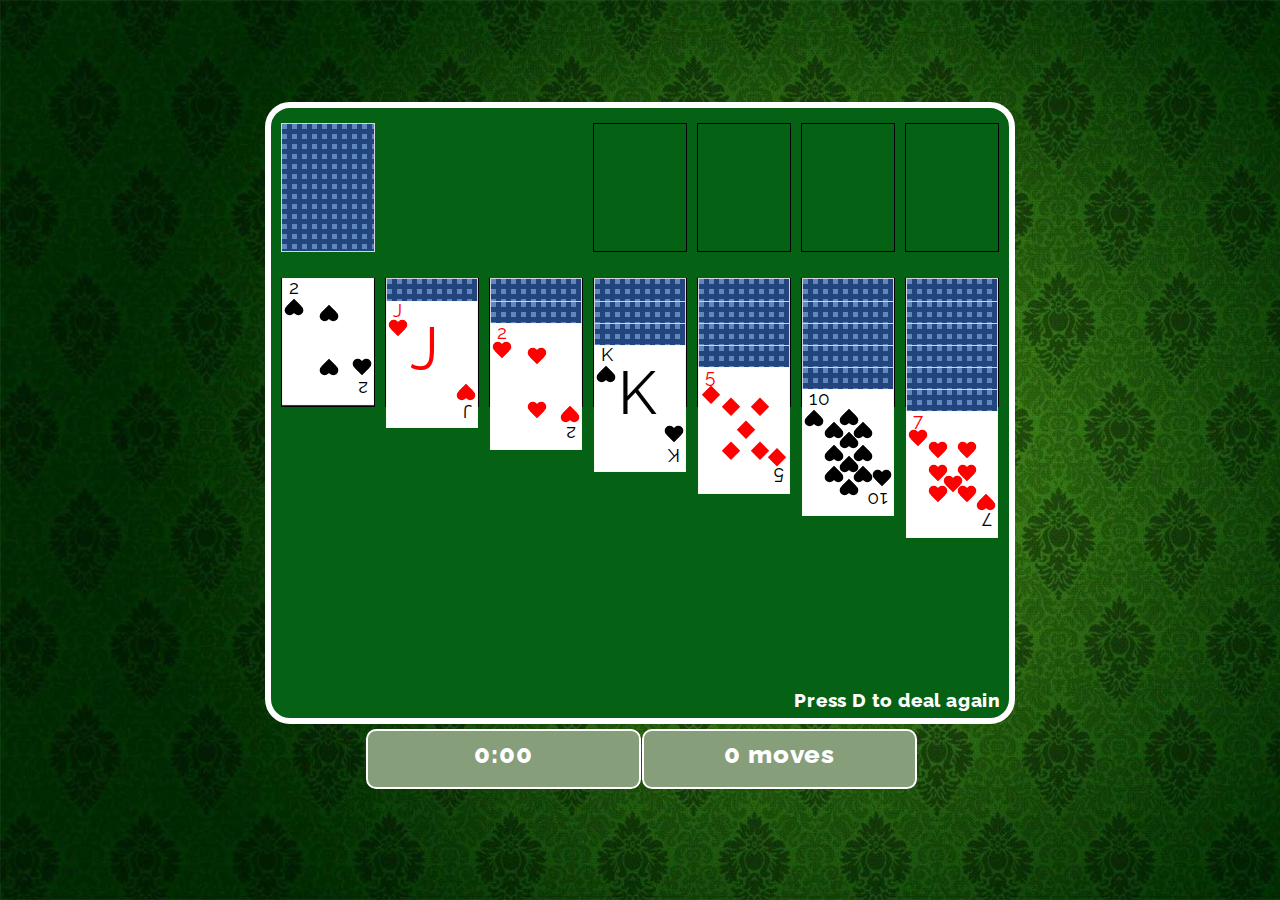
==== gamePage/game.html @ 399e0727 "Add files via upload" ====
<!DOCTYPE html>
<html lang="en">
<head>
    <meta http-equiv="content-type" content="text/html; charset=utf-8">
	<title>Solitaire</title>
	<link href="./assets/css/carddeck.css" rel="stylesheet" type="text/css">
	<link href="./assets/css/style.css" rel="stylesheet" type="text/css">
</head>

<body>
	<script src="./assets/js/carddeck.js"></script>
	<script src="./assets/js/app.js"></script>
</body>

</html>
---- gamePage/assets/css/carddeck.css ----
/* card start */
.card{
	position: absolute;
    border: 1px solid;
    width: 90px;
    height: 125px;
    margin-top: 5px;
    background-color: #fff;
    display: inline-block;
    color: #000;
    left: 0;
    margin-top: 10px;
    margin-left: 11px;
}

.red{
	color:red;
}

.number-top{
	position: relative;
	top: -4px;
	left: 6px;
}

.suit-top{
	position: relative;
	top: -17px;
	left: 1px;
}

.number-bottom{
	position: relative;
	top: 62px;
	text-align: left;
	right: 5px;
	transform: rotate(-180deg);
}

.suit-bottom{
	position: relative;
	top: 28px;
	right: 1px;
	transform: rotate(-180deg);
}

.suit-centre{
	position: absolute;
}

.two-one, .three-one{
	left: 36px;
	top: -21px;
}

.two-two, .three-three{
	left: 36px;
	top: 33px;
}

.three-two{
	left: 36px;
	top: 5px;
}

.four-one, .five-one, .six-one, .seven-one, .eight-one, .nine-one, .ten-one{
	left: 21px;
	top:-15px;
}

.four-two, .five-two, .six-two, .seven-two, .eight-two, .nine-two, .ten-two{
	left: 50px;
	top: -15px;
}

.four-three, .five-three, .six-five, .seven-five, .eight-five, .nine-five, .ten-five{
	left: 21px;
	top: 29px;
}

.four-four, .five-four, .six-six, .seven-six, .eight-six, .nine-six, .ten-six{
	left: 50px;
	top: 29px;
}

.five-five{
	left: 36px;
	top: 8px;
}

.six-three, .seven-three, .eight-three, .nine-three, .ten-three{
	left: 21px;
	top: 8px;
}

.six-four, .seven-four, .eight-four, .nine-four, .ten-four{
	left: 50px;
	top: 8px;
}

.seven-seven, .eight-seven, .nine-seven, .ten-seven{
	left: 36px;
	top: 19px;
}

.eight-eight, .nine-eight, .ten-eight{
	left: 36px;
	top: -5px;
}

.nine-nine, .ten-ten{
	left: 36px;
	top: 42px;
}

.ten-nine{
	left: 36px;
	top: -28px;
}

.face{
	font-size: 60px;
	margin-left: 23px;
}
/* card end */



/* suits start */
.clubs, .diamond, .heart, .spade {
  position: relative;
  margin-top: 10px;
}

.clubs::before, .clubs::after {
	content: "";
	position: absolute;
	top: 9px;
	width: 10px;
	height: 10px;
	border-radius: 100%;
	background: #000;
}

.clubs::before {
	left: 10px;
	box-shadow: -5px -7px #000;
}

.clubs::after {
  left: 0;
}

.diamond::after {
	content: "";
	position: absolute;
	left: -2px;
	top: 5px;
	width: 13px;
	height: 13px;
	background: red;
	transform: rotate(45deg);
	transform-origin: 100% 100%;
}

.heart::before, .heart::after {
  content: "";
  position: absolute;
  top: 0;
  width: 10px;
  height: 16px;
  border-radius: 50px 50px 0 0;
  background: red;
}

.heart::before {
  left: 10px;
  transform: rotate(-45deg);
  transform-origin: 0 100%;
}

.heart::after {
  left: 0;
  transform: rotate(45deg);
  transform-origin: 100% 100%;
}

.spade::before, .spade::after {
  content: "";
  position: absolute;
  top: -7px;
  width: 10px;
  height: 16px;
  border-radius: 50px 50px 0 0;
  background: #000;
}

.spade::before {
  left: 17px;
  transform: rotate(-135deg);
  transform-origin: 0 100%;
}

.spade::after {
  left: -7px;
  transform: rotate(135deg);
  transform-origin: 100% 100%;
}

/* suits end */
---- gamePage/assets/css/style.css ----
@import url('https://fonts.googleapis.com/css2?family=Raleway&display=swap');

*{
	margin: 0;
	padding: 0;
}

body{
	text-align: left;
	font-size: 19px;
	font-family: 'Raleway', sans-serif;
	letter-spacing: 0.8px;
	line-height: 25px;
	user-select: none;
	background-image: url(../sol.jpg);
	background-size: cover;
}

#container{
    text-align:center;
	width: 100vw;
	height: 100vh;
}

/* The main container for the game area */
#gameArea{
	position: relative;
	top: calc(50% - 348px);
	width: 728px;
	height: 600px;
	border: 10px solid;
	border-radius: 25px;
	text-align: left;
	margin: auto;
	padding: 5px;
	background: #056214;
	border: 6px solid white;
}

/* A span within the game area, for "press D to deal again text", positioned at the bottom right */
#gameAreaSpan{
	position: absolute;
	bottom: 5px;
	right: 8px;
	color: white;
	font-weight: 800;
}

/* Base style for all card and placeholder blocks */
.cardBlock, .blankBlock, .cardBlockNewClick, .cardBlockFlip, .cardBlockAce{
	display: inline-block;
	position: relative;
	width: 92px;
	height: 127px;
	border: 1px solid;
	margin: 10px 5px;
}

/* Style for clickable card blocks */
.cardBlockNewClick{
	cursor: pointer;
}

/* Style for cards that are flipped showing their face */
.cardBlockFlip{
	width: 94px;
	height: 129px;
	border: none;
}

/* Style for blank blocks where a card will be placed */
.blankBlock{
	width: 94px;
	height: 129px;
	border: none;
}

/* Container for the score display */
#scoreArea{
	border-radius: 10px;
    width: 738px;
    position: absolute;
    margin: auto;
    top: calc(50% + 241px);
    left: calc(50% - 379px);
    border-top: 0;
    height: 96px;
}

/* Individual score block that holds the value */
.scoreBlock{
	position: relative;
	top: 38px;
	left: 12px;
	width: 21.2vw;
	height: 56px;
	border: 2px solid rgb(255, 255, 255);
	display: inline-block;
	background-color: #879e7b;
	border-radius: 10px;
	margin-right: 1px;
}

/* Style for the element displaying the score value */
.scoreValue{
	display: block;
	position: relative;
	top: 11px;
	font-size: 26px;
	color: rgb(12, 46, 4);
	color: white;
	font-weight: 800;
}

/* Defines the style for individual cards */
.card{
	top: -11px;
	left: -11px;
	cursor: pointer;
	border:1px solid #f7f7f7;
	transition:1s;
}

.topClass2{
	top:12px;
}

.topClass3{
	top:34px;
}

.topClass4{
	top:56px;
}

.topClass5{
	top:78px;
}

.topClass6{
	top:100px;
}

.topClass7{
	top:122px;
}

.topClass8{
	top:144px;
}

.topClass9{
	top:166px;
}

.topClass10{
	top:188px;
}

.topClass11{
	top:210px;
}

.topClass12{
	top:232px;
}

.topClass13{
	top:254px;
}

.topClass14{
	top:276px;
}

.topClass15{
	top:298px;
}

.topClass16{
	top:320px;
}

.topClass17{
	top:342px;
}

.topClass18{
	top:364px;
}

.topClass19{
	top:388px;
}

.ace .card{
	top: -10px;
}


.ncbSpan, .ncbSpanClose{
	position: absolute;
	font-size: 124px;
	top: 44px;
	left: 8px;
}

.ncbSpanClose{
	font-size: 100px;
}

/* Hides elements within a card that is meant to be hidden (like numbers and suits), used for face-down cards */
.cardHidden .number-top, .cardHidden .number-bottom, .cardHidden .suit-top, .cardHidden .suit-bottom, .cardHidden .suit-centre{
	display:none;
}

/* Styles for a hidden card to show a default cursor and a gradient background to simulate a face-down card */
.cardHidden{
	cursor:default;
	background-image: linear-gradient(to bottom, transparent 50%, #23457d 50%),
		linear-gradient(to right, #6088bd 50%, #23457d 50%);
	background-size: 10px 10px, 10px 10px;
	border:1px solid rgb(211, 211, 224);

}

.scoreSpan{
	display: block;
}
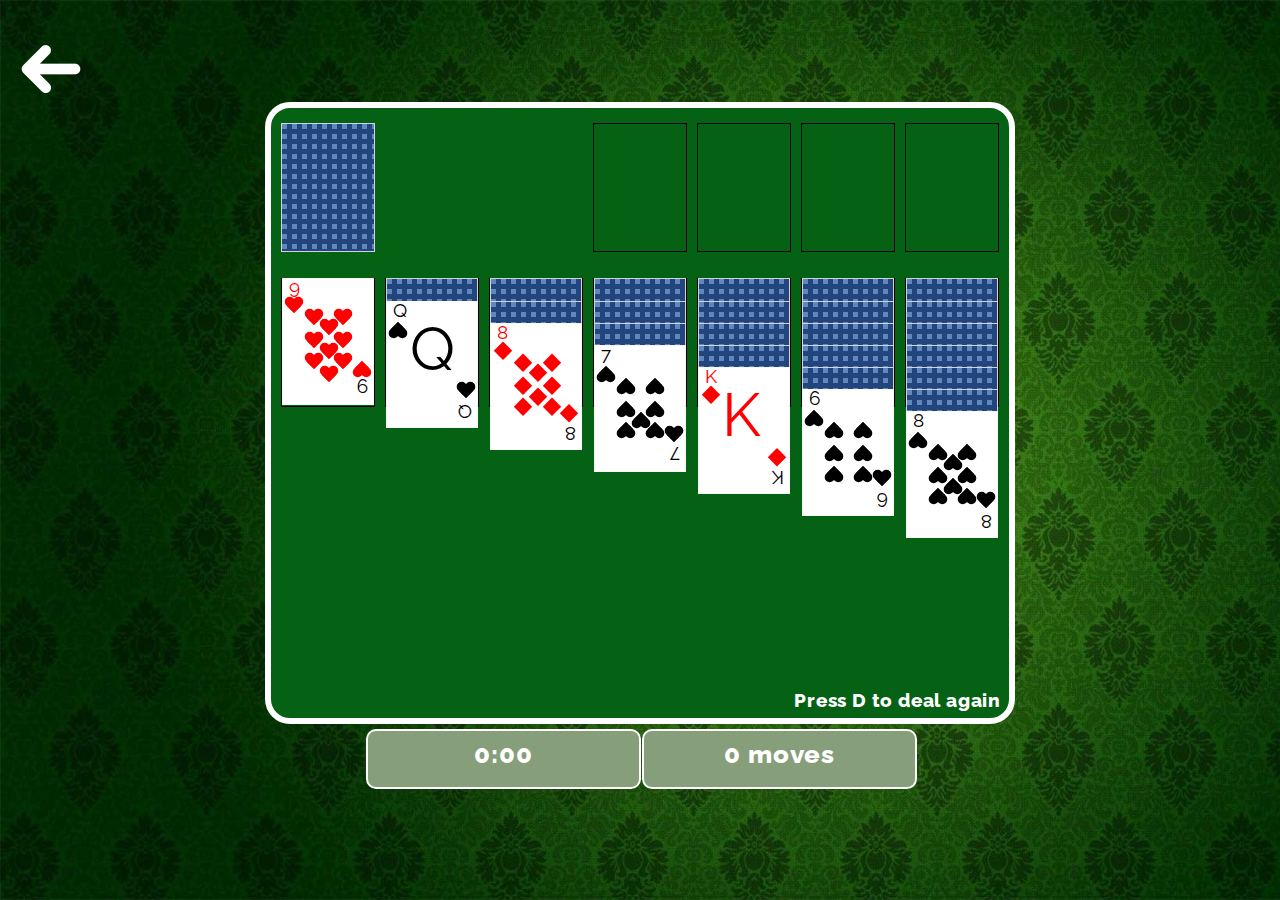
==== commit 16b06f2e: "Add files via upload" ====
--- a/gamePage/game.html
+++ b/gamePage/game.html
@@ -8,8 +8,16 @@
 </head>
 
 <body>
+	<div id="back" class="back">
+        <img class="previous" src="../assets/images/left.png" alt="">
+    </div>
 	<script src="./assets/js/carddeck.js"></script>
 	<script src="./assets/js/app.js"></script>
+	<script>
+		document.getElementById("back").addEventListener("click", function(e) {
+    	location.href = "../intructionPage/instruction.html";
+		} );
+	</script>
 </body>
 
 </html>--- a/gamePage/assets/css/style.css
+++ b/gamePage/assets/css/style.css
@@ -20,6 +20,16 @@
     text-align:center;
 	width: 100vw;
 	height: 100vh;
+}
+
+.previous{
+    margin-top: 0.2vh;
+    margin-left: 1vw;
+    cursor: pointer;
+    position: absolute;
+    top: 7.5%;
+    left: 3%;
+    transform: translate(-50%, -50%);
 }
 
 /* The main container for the game area */
@@ -229,6 +239,30 @@
 }
 
 
-
-
-
+@media screen and (max-width: 768px){
+	.previous{
+        height: 3rem;
+    }
+
+}
+
+
+@media screen and (max-width: 560px){
+	.previous{
+        height: 2rem;
+    }
+}
+
+
+
+@media screen and (max-width: 310px){
+	.previous{
+		height: 1rem;
+	}
+	
+	.back{
+		position: absolute;
+		top: 5.5%;
+	}	
+}
+
